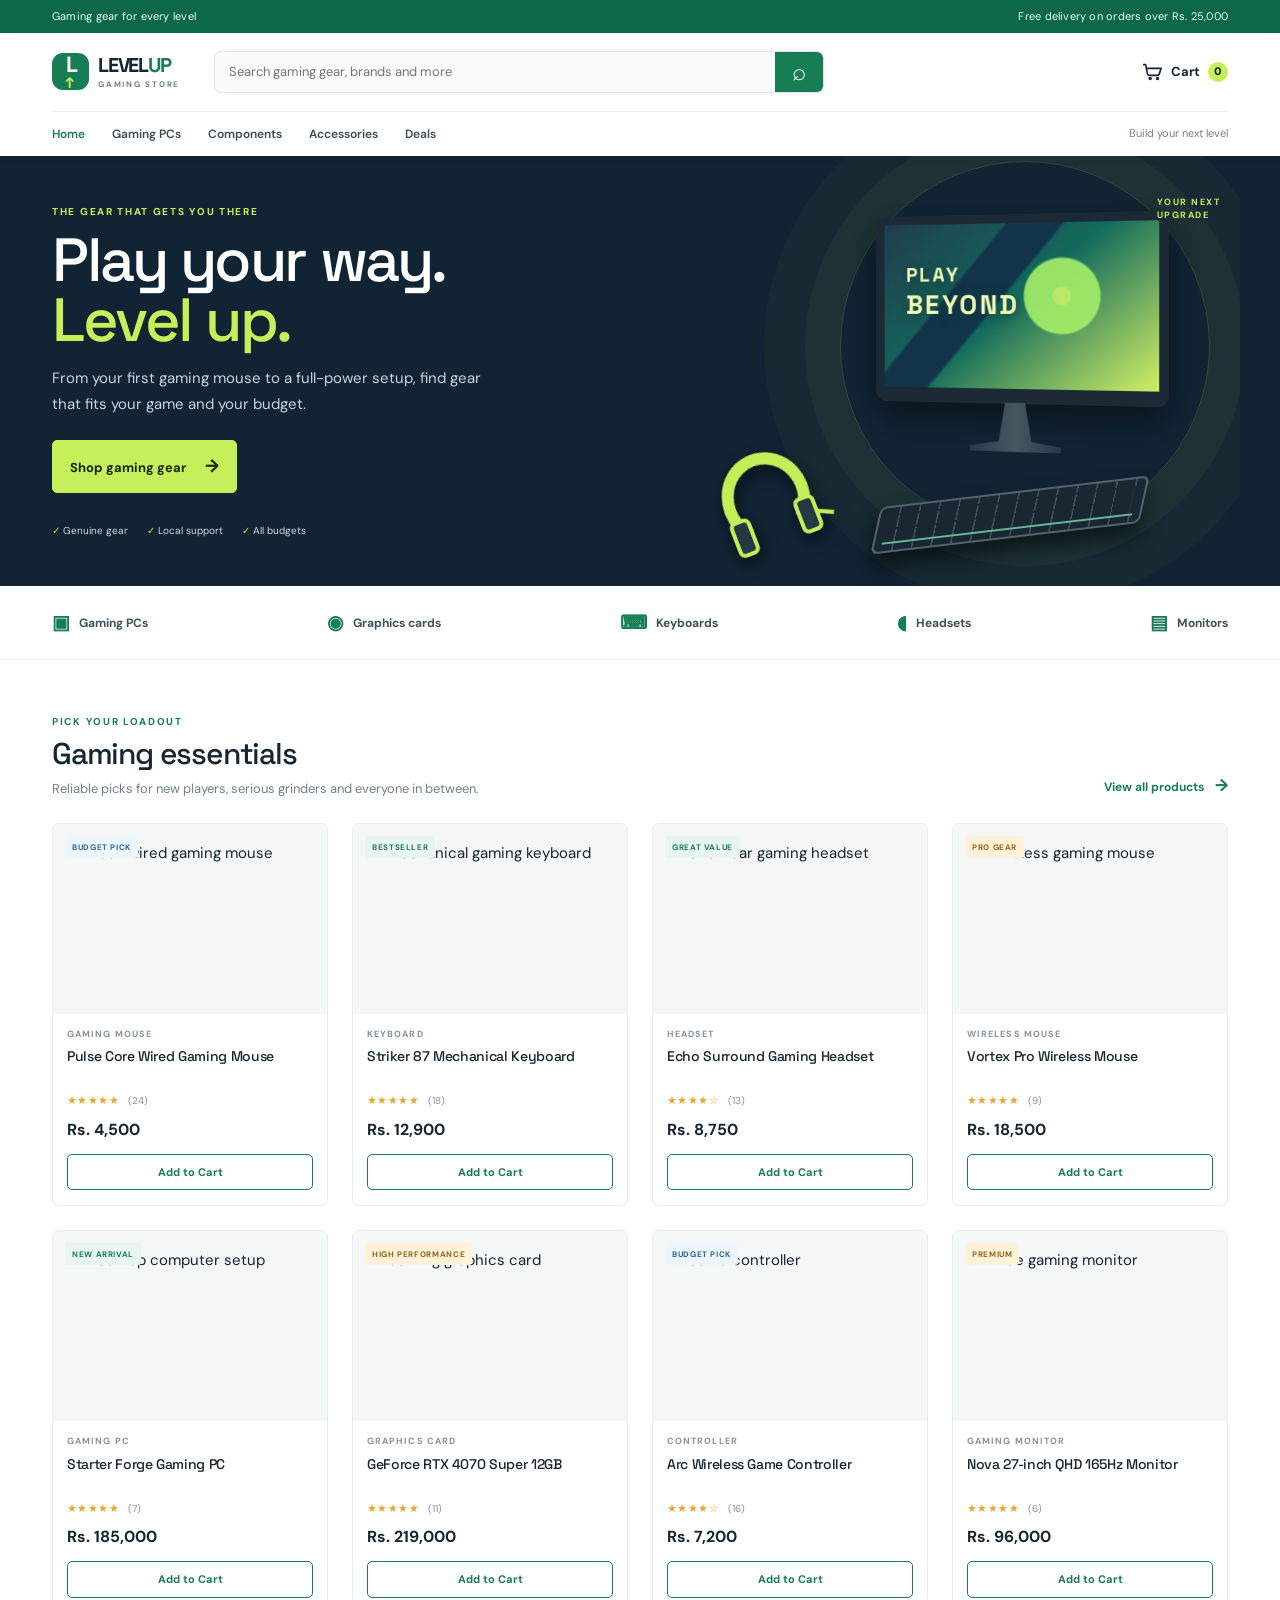
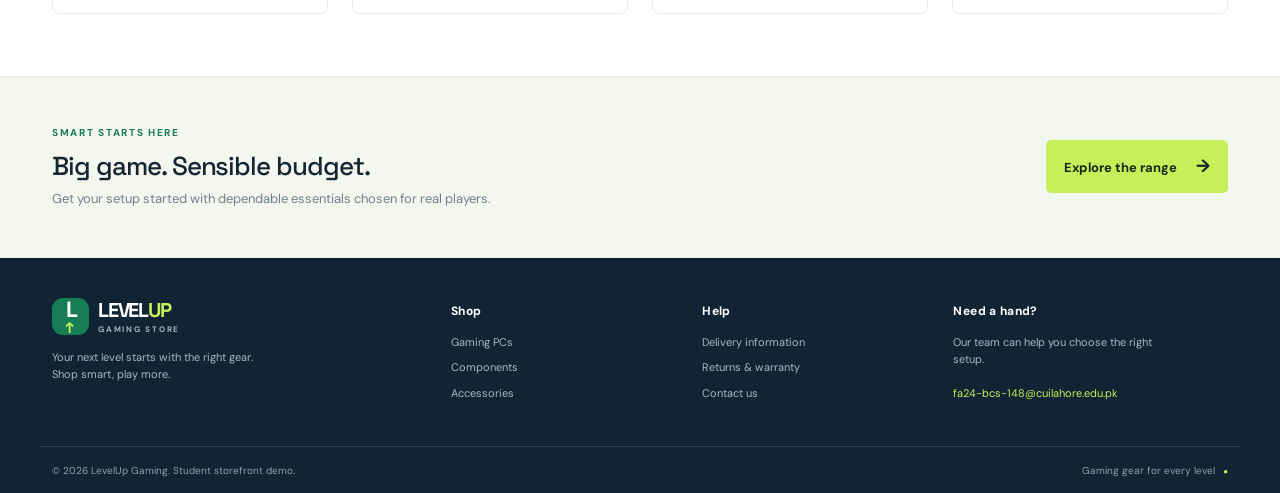
==== Assignment-2/index.html @ 85df0d68 "Add files via upload" ====
<!doctype html>
<html lang="en">
<head>
  <meta charset="utf-8">
  <meta name="viewport" content="width=device-width, initial-scale=1">
  <meta name="description" content="LevelUp gaming gear: practical gaming essentials from entry-level to high-performance.">
  <title>LevelUp Gaming | Gaming gear for every player</title>
  <link href="https://cdn.jsdelivr.net/npm/bootstrap@5.3.3/dist/css/bootstrap.min.css" rel="stylesheet">
  <link rel="stylesheet" href="styles.css">
</head>
<body>
  <div class="top-strip"><div class="container d-flex justify-content-between"><span>Gaming gear for every level</span><span>Free delivery on orders over Rs. 25,000</span></div></div>
  <header class="site-header">
    <div class="container">
      <div class="brand-row">
        <a class="brand" href="index.html" aria-label="LevelUp Gaming home"><span class="brand-mark">L<span>↑</span></span><span>LEVEL<span class="brand-accent">UP</span><small>GAMING STORE</small></span></a>
        <form class="search-bar" role="search" action="#"><label class="visually-hidden" for="search">Search products</label><input id="search" type="search" placeholder="Search gaming gear, brands and more"><button aria-label="Search" type="submit">⌕</button></form>
        <a class="cart-link" href="#cart" aria-label="Shopping cart"><svg viewBox="0 0 24 24" aria-hidden="true"><path d="M3 4h2l2.1 10.1a2 2 0 0 0 2 1.6h8.8a2 2 0 0 0 1.9-1.4L22 8H6M10 20a1 1 0 1 0 0-2 1 1 0 0 0 0 2Zm8 0a1 1 0 1 0 0-2 1 1 0 0 0 0 2Z"/></svg><span>Cart</span><b>0</b></a>
      </div>
      <nav class="navbar site-nav" aria-label="Main navigation"><ul class="navbar-nav flex-row flex-wrap"><li class="nav-item"><a class="nav-link active" href="index.html">Home</a></li><li class="nav-item"><a class="nav-link" href="#products">Gaming PCs</a></li><li class="nav-item"><a class="nav-link" href="#products">Components</a></li><li class="nav-item"><a class="nav-link" href="#products">Accessories</a></li><li class="nav-item"><a class="nav-link" href="#deals">Deals</a></li></ul><span class="nav-note">Build your next level</span></nav>
    </div>
  </header>
  <main>
    <section class="hero"><div class="container hero-inner"><div class="hero-copy"><p class="eyebrow">THE GEAR THAT GETS YOU THERE</p><h1>Play your way.<br><span>Level up.</span></h1><p>From your first gaming mouse to a full-power setup, find gear that fits your game and your budget.</p><a class="btn btn-lime" href="#products">Shop gaming gear <span aria-hidden="true">→</span></a><div class="hero-proof"><span>✓ Genuine gear</span><span>✓ Local support</span><span>✓ All budgets</span></div></div><div class="hero-art" role="img" aria-label="Gaming monitor, keyboard and headset"><div class="art-orbit"></div><div class="screen"><div class="screen-glow"></div><div class="screen-label">PLAY<br><b>BEYOND</b></div></div><div class="keyboard-art"></div><div class="headset-art"><i></i></div><span class="art-tag">YOUR NEXT<br>UPGRADE</span></div></div></section>
    <section class="category-band"><div class="container category-list"><a href="#products"><span>▣</span> Gaming PCs</a><a href="#products"><span>◉</span> Graphics cards</a><a href="#products"><span>⌨</span> Keyboards</a><a href="#products"><span>◖</span> Headsets</a><a href="#products"><span>▤</span> Monitors</a></div></section>
    <section class="products-section container" id="products">
      <div class="section-heading"><div><p class="eyebrow">PICK YOUR LOADOUT</p><h2>Gaming essentials</h2><p class="section-subtitle">Reliable picks for new players, serious grinders and everyone in between.</p></div><a class="text-link" href="#products">View all products <span>→</span></a></div>
      <div class="row g-3 g-lg-4 product-grid">
        <div class="col-6 col-md-4 col-xl-3"><article class="product-card"><a class="product-image" href="product.html"><span class="badge-tag budget">BUDGET PICK</span><img src="https://images.unsplash.com/photo-1615663245857-ac93bb7c39e7?auto=format&fit=crop&w=700&q=85" alt="Black wired gaming mouse"></a><div class="product-info"><p class="product-category">GAMING MOUSE</p><h3><a href="product.html">Pulse Core Wired Gaming Mouse</a></h3><div class="rating">★★★★★ <span>(24)</span></div><p class="price">Rs. 4,500</p><a class="btn btn-card" href="product.html">Add to Cart</a></div></article></div>
        <div class="col-6 col-md-4 col-xl-3"><article class="product-card"><a class="product-image" href="product.html"><span class="badge-tag">BESTSELLER</span><img src="https://images.unsplash.com/photo-1587829741301-dc798b83add3?auto=format&fit=crop&w=700&q=85" alt="Mechanical gaming keyboard"></a><div class="product-info"><p class="product-category">KEYBOARD</p><h3><a href="product.html">Striker 87 Mechanical Keyboard</a></h3><div class="rating">★★★★★ <span>(18)</span></div><p class="price">Rs. 12,900</p><a class="btn btn-card" href="product.html">Add to Cart</a></div></article></div>
        <div class="col-6 col-md-4 col-xl-3"><article class="product-card"><a class="product-image" href="product.html"><span class="badge-tag">GREAT VALUE</span><img src="https://images.unsplash.com/photo-1599669454699-248893623440?auto=format&fit=crop&w=700&q=85" alt="Over-ear gaming headset"></a><div class="product-info"><p class="product-category">HEADSET</p><h3><a href="product.html">Echo Surround Gaming Headset</a></h3><div class="rating">★★★★☆ <span>(13)</span></div><p class="price">Rs. 8,750</p><a class="btn btn-card" href="product.html">Add to Cart</a></div></article></div>
        <div class="col-6 col-md-4 col-xl-3"><article class="product-card"><a class="product-image" href="product.html"><span class="badge-tag premium">PRO GEAR</span><img src="https://images.unsplash.com/photo-1527814050087-3793815479db?auto=format&fit=crop&w=700&q=85" alt="Wireless gaming mouse"></a><div class="product-info"><p class="product-category">WIRELESS MOUSE</p><h3><a href="product.html">Vortex Pro Wireless Mouse</a></h3><div class="rating">★★★★★ <span>(9)</span></div><p class="price">Rs. 18,500</p><a class="btn btn-card" href="product.html">Add to Cart</a></div></article></div>
        <div class="col-6 col-md-4 col-xl-3"><article class="product-card"><a class="product-image" href="product.html"><span class="badge-tag">NEW ARRIVAL</span><img src="https://images.unsplash.com/photo-1593640408182-31c70c8268f5?auto=format&fit=crop&w=700&q=85" alt="Desktop computer setup"></a><div class="product-info"><p class="product-category">GAMING PC</p><h3><a href="product.html">Starter Forge Gaming PC</a></h3><div class="rating">★★★★★ <span>(7)</span></div><p class="price">Rs. 185,000</p><a class="btn btn-card" href="product.html">Add to Cart</a></div></article></div>
        <div class="col-6 col-md-4 col-xl-3"><article class="product-card"><a class="product-image" href="product.html"><span class="badge-tag premium">HIGH PERFORMANCE</span><img src="https://images.unsplash.com/photo-1591488320449-011701bb6704?auto=format&fit=crop&w=700&q=85" alt="Gaming graphics card"></a><div class="product-info"><p class="product-category">GRAPHICS CARD</p><h3><a href="product.html">GeForce RTX 4070 Super 12GB</a></h3><div class="rating">★★★★★ <span>(11)</span></div><p class="price">Rs. 219,000</p><a class="btn btn-card" href="product.html">Add to Cart</a></div></article></div>
        <div class="col-6 col-md-4 col-xl-3"><article class="product-card"><a class="product-image" href="product.html"><span class="badge-tag budget">BUDGET PICK</span><img src="https://images.unsplash.com/photo-1612287230202-1ff1d85d1bdf?auto=format&fit=crop&w=700&q=85" alt="Game controller"></a><div class="product-info"><p class="product-category">CONTROLLER</p><h3><a href="product.html">Arc Wireless Game Controller</a></h3><div class="rating">★★★★☆ <span>(16)</span></div><p class="price">Rs. 7,200</p><a class="btn btn-card" href="product.html">Add to Cart</a></div></article></div>
        <div class="col-6 col-md-4 col-xl-3"><article class="product-card"><a class="product-image" href="product.html"><span class="badge-tag premium">PREMIUM</span><img src="https://images.unsplash.com/photo-1527443224154-c4a3942d3acf?auto=format&fit=crop&w=700&q=85" alt="Wide gaming monitor"></a><div class="product-info"><p class="product-category">GAMING MONITOR</p><h3><a href="product.html">Nova 27-inch QHD 165Hz Monitor</a></h3><div class="rating">★★★★★ <span>(6)</span></div><p class="price">Rs. 96,000</p><a class="btn btn-card" href="product.html">Add to Cart</a></div></article></div>
      </div>
    </section>
    <section class="deal-strip" id="deals"><div class="container deal-inner"><div><p class="eyebrow">SMART STARTS HERE</p><h2>Big game. Sensible budget.</h2><p>Get your setup started with dependable essentials chosen for real players.</p></div><a class="btn btn-lime" href="#products">Explore the range <span>→</span></a></div></section>
  </main>
  <footer class="site-footer"><div class="container footer-main"><div class="footer-brand"><a class="brand" href="index.html"><span class="brand-mark">L<span>↑</span></span><span>LEVEL<span class="brand-accent">UP</span><small>GAMING STORE</small></span></a><p>Your next level starts with the right gear. Shop smart, play more.</p></div><div><h2>Shop</h2><a href="#products">Gaming PCs</a><a href="#products">Components</a><a href="#products">Accessories</a></div><div><h2>Help</h2><a href="#">Delivery information</a><a href="#">Returns & warranty</a><a href="#">Contact us</a></div><div class="footer-contact"><h2>Need a hand?</h2><p>Our team can help you choose the right setup.</p><a href="mailto:hello@levelup.example">fa24-bcs-148@cuilahore.edu.pk</a></div></div><div class="container footer-bottom"><span>© 2026 LevelUp Gaming. Student storefront demo.</span><span>Gaming gear for every level <b>●</b></span></div></footer>
</body>
</html>
---- Assignment-2/styles.css ----
@import url('https://fonts.googleapis.com/css2?family=DM+Sans:wght@400;500;600;700&family=Space+Grotesk:wght@500;600;700&display=swap');
:root{--ink:#152532;--navy:#102433;--green:#167d55;--green-dark:#0d6644;--lime:#c6f05a;--muted:#71808b;--line:#e7ecef;--paper:#f7f9f8;--white:#fff;--font-body:'DM Sans',Arial,sans-serif;--font-head:'Space Grotesk',Arial,sans-serif}*{box-sizing:border-box}body{margin:0;color:var(--ink);font-family:var(--font-body);font-size:15px;background:#fff}a{color:inherit;text-decoration:none}.container{max-width:1200px}.top-strip{background:#0d6848;color:#e7fff3;font-size:11px;letter-spacing:.02em;padding:8px 0}.top-strip .container{gap:12px}.site-header{background:#fff;box-shadow:0 2px 12px #1024330b;position:relative;z-index:2}.brand-row{height:78px;display:flex;align-items:center;gap:34px}.brand{display:flex;align-items:center;gap:9px;font-family:var(--font-head);font-size:20px;line-height:1;font-weight:700;letter-spacing:-.06em;white-space:nowrap}.brand small{display:block;margin-top:5px;font-family:var(--font-body);font-size:8px;letter-spacing:.22em;color:#71808b}.brand-accent{color:var(--green)}.brand-mark{width:37px;height:37px;border-radius:11px;background:var(--green);color:#fff;display:grid;place-items:center;font-size:22px;letter-spacing:-.1em}.brand-mark span{color:var(--lime);font-size:15px;margin-left:-5px}.search-bar{height:42px;display:flex;flex:1;max-width:610px;border:1px solid #dce3e6;border-radius:7px;overflow:hidden;background:#fafbfb}.search-bar input{min-width:0;flex:1;border:0;outline:0;background:transparent;padding:0 14px;font:inherit;font-size:13px}.search-bar button{width:48px;border:0;background:var(--green);color:white;font-size:24px;line-height:1;cursor:pointer}.cart-link{margin-left:auto;display:flex;align-items:center;gap:8px;font-weight:700;font-size:13px}.cart-link svg{width:22px;height:22px;fill:none;stroke:var(--ink);stroke-width:1.8;stroke-linecap:round;stroke-linejoin:round}.cart-link b{width:20px;height:20px;border-radius:50%;display:grid;place-items:center;background:var(--lime);font-size:11px}.site-nav{padding:0;border-top:1px solid #f0f2f3;min-height:45px;display:flex;justify-content:space-between;align-items:center}.site-nav .navbar-nav{gap:27px}.site-nav .nav-link{font-weight:600;font-size:12px;padding:13px 0;color:#384b57}.site-nav .nav-link:hover,.site-nav .nav-link.active{color:var(--green)}.nav-note{font-size:11px;color:var(--muted)}.hero{background:var(--navy);color:white;overflow:hidden}.hero-inner{min-height:365px;display:flex;align-items:center;position:relative}.hero-copy{position:relative;z-index:1;width:52%;padding:48px 0}.eyebrow{font-size:10px;font-weight:700;letter-spacing:.17em;color:var(--green);margin:0 0 11px}.hero .eyebrow{color:var(--lime)}h1,h2,h3{font-family:var(--font-head);letter-spacing:-.04em}.hero h1{font-size:clamp(40px,5vw,61px);line-height:.99;margin:0 0 16px}.hero h1 span{color:var(--lime)}.hero-copy>p:not(.eyebrow){max-width:440px;line-height:1.7;color:#c9d5db;margin-bottom:23px}.btn{font-family:var(--font-body);font-weight:700;border-radius:5px}.btn-lime{background:var(--lime);color:#182818;border:1px solid var(--lime);padding:12px 17px;font-size:13px}.btn-lime:hover{background:#d5ff79;border-color:#d5ff79;color:#182818}.btn-lime span{font-size:18px;margin-left:16px}.hero-proof{display:flex;gap:19px;margin-top:30px;font-size:10px;color:#d2dce1}.hero-proof span:first-letter{color:var(--lime)}.hero-art{position:absolute;width:48%;height:100%;right:0;top:0;overflow:hidden}.art-orbit{position:absolute;width:370px;height:370px;border:1px solid #c6f05a30;border-radius:50%;right:30px;top:5px;box-shadow:0 0 0 35px #c6f05a09,0 0 0 76px #c6f05a07}.screen{position:absolute;width:295px;height:190px;right:75px;top:58px;border:9px solid #1b2a35;border-bottom-width:15px;border-radius:11px;background:linear-gradient(140deg,#213e4d,#126a5c 48%,#d1ef64);box-shadow:0 15px 35px #0007;transform:perspective(600px) rotateY(-8deg)}.screen:after{content:'';position:absolute;width:92px;height:49px;bottom:-63px;left:90px;background:linear-gradient(90deg,#263b47,#455761,#263b47);clip-path:polygon(39% 0,61% 0,68% 79%,100% 89%,100% 100%,0 100%,0 89%,32% 79%)}.screen-glow{position:absolute;inset:0;background:radial-gradient(circle at 66% 44%,#c8f36b 0 4%,transparent 5%),radial-gradient(circle at 66% 44%,#a5ef69 0 18%,transparent 19%),linear-gradient(130deg,transparent 30%,#122f49 31% 44%,transparent 45%);opacity:.9}.screen-label{position:absolute;left:23px;top:38px;font:700 20px var(--font-head);letter-spacing:.12em;color:#efffb7;text-shadow:0 2px 12px #173d3c}.screen-label b{font-size:27px}.keyboard-art{position:absolute;width:260px;height:48px;right:100px;bottom:47px;border-radius:7px;background:repeating-linear-gradient(90deg,#182731 0 17px,#42515a 18px 19px),linear-gradient(#53646c,#17242b);transform:skew(-19deg) rotate(-7deg);box-shadow:0 13px 20px #0008;border:2px solid #55636a}.keyboard-art:after{content:'';position:absolute;inset:7px;background:repeating-linear-gradient(90deg,transparent 0 18px,#192730 19px 20px),repeating-linear-gradient(0deg,transparent 0 12px,#192730 13px 14px);border-bottom:2px solid #6ab797}.headset-art{position:absolute;width:88px;height:93px;left:58px;bottom:41px;border:12px solid #c3ef59;border-bottom-color:transparent;border-radius:50%;transform:rotate(-21deg);filter:drop-shadow(0 7px 8px #0008)}.headset-art:before,.headset-art:after{content:'';position:absolute;width:22px;height:38px;background:#233943;border:4px solid #c3ef59;border-radius:7px;top:45px}.headset-art:before{left:-13px}.headset-art:after{right:-13px}.headset-art i{position:absolute;width:30px;height:4px;background:#c3ef59;right:-28px;bottom:2px;transform:rotate(25deg)}.art-tag{position:absolute;right:20px;top:40px;color:var(--lime);font-size:9px;letter-spacing:.16em;font-weight:700;line-height:1.5}.category-band{border-bottom:1px solid var(--line);background:#fff}.category-list{display:flex;justify-content:space-between;align-items:center;min-height:73px;gap:15px}.category-list a{font-size:12px;font-weight:700;display:flex;align-items:center;gap:9px;color:#3d505b}.category-list a:hover{color:var(--green)}.category-list span{color:var(--green);font-size:19px}.products-section{padding-top:54px;padding-bottom:62px}.section-heading{display:flex;align-items:end;justify-content:space-between;margin-bottom:24px}.section-heading .eyebrow{margin-bottom:7px}.section-heading h2{font-size:30px;margin:0 0 7px}.section-subtitle{font-size:13px;color:var(--muted);margin:0}.text-link{font-size:12px;font-weight:700;color:var(--green);white-space:nowrap}.text-link span{font-size:17px;padding-left:8px}.product-card{height:100%;border:1px solid var(--line);border-radius:7px;background:white;overflow:hidden;transition:transform .2s,box-shadow .2s}.product-card:hover{transform:translateY(-3px);box-shadow:0 10px 24px #182d3814}.product-image{height:190px;position:relative;background:#f5f7f7;display:flex;align-items:center;justify-content:center;padding:18px;overflow:hidden}.product-image img{width:100%;height:100%;object-fit:contain;mix-blend-mode:multiply;transition:transform .3s}.product-card:hover .product-image img{transform:scale(1.04)}.badge-tag{position:absolute;top:12px;left:12px;z-index:1;background:#e8f6ee;color:#167d55;border-radius:3px;padding:5px 7px;font-size:8px;letter-spacing:.08em;font-weight:700}.badge-tag.budget{background:#edf6ff;color:#276796}.badge-tag.premium{background:#fff2d9;color:#92621a}.product-info{padding:14px 14px 15px}.product-category{color:#87939b;font-size:9px;font-weight:700;letter-spacing:.12em;margin:0 0 6px}.product-info h3{font-size:14px;line-height:1.35;letter-spacing:-.025em;margin:0 0 7px;min-height:38px}.product-info h3 a:hover{color:var(--green)}.rating{color:#e9a72f;font-size:11px;letter-spacing:.04em}.rating span{color:#88939a;letter-spacing:0;margin-left:5px;font-size:10px}.price{font-size:16px;font-weight:700;margin:9px 0 12px}.btn-card{display:block;background:#fff;border:1px solid var(--green);color:var(--green);font-size:11px;padding:9px 10px;text-align:center}.btn-card:hover{background:var(--green);color:white}.deal-strip{background:#f3f7ef;border-top:1px solid #e8efdf;border-bottom:1px solid #e8efdf}.deal-inner{min-height:180px;display:flex;justify-content:space-between;align-items:center;gap:25px}.deal-inner h2{font-size:26px;margin:0 0 7px}.deal-inner p:not(.eyebrow){font-size:13px;color:var(--muted);margin:0}.site-footer{background:#102433;color:#dce5e9}.footer-main{display:grid;grid-template-columns:1.7fr 1fr 1fr 1.3fr;gap:40px;padding-top:40px;padding-bottom:36px}.site-footer .brand{color:#fff}.site-footer .brand small{color:#a8b6bd}.site-footer .brand-accent{color:var(--lime)}.site-footer .brand-mark{background:#167d55}.footer-brand p,.footer-contact p{color:#aab8bf;font-size:11px;line-height:1.6;max-width:220px;margin-top:14px}.footer-main h2{font:700 12px var(--font-body);color:#fff;letter-spacing:.03em;margin:5px 0 15px}.footer-main>div:not(.footer-brand) a{display:block;color:#aab8bf;font-size:11px;margin:9px 0}.footer-main a:hover{color:var(--lime)}.footer-contact a{color:var(--lime)!important}.footer-bottom{border-top:1px solid #30414b;min-height:47px;display:flex;justify-content:space-between;align-items:center;color:#91a1aa;font-size:10px}.footer-bottom b{color:var(--lime);font-size:8px;margin-left:5px}.product-page{padding-bottom:55px}.breadcrumbs{display:flex;gap:10px;align-items:center;padding:24px 0;color:#85929a;font-size:11px}.breadcrumbs a{color:#50636f}.breadcrumbs a:hover{color:var(--green)}.detail-image{height:450px;background:#f5f7f7;border:1px solid var(--line);border-radius:8px;position:relative;display:grid;place-items:center;padding:30px}.detail-image img{height:100%;width:100%;object-fit:contain;mix-blend-mode:multiply}.detail-image .badge-tag{top:18px;left:18px}.detail-caption{text-align:center;color:#89959b;font-size:10px;margin-top:10px}.product-description{padding:6px 0}.product-description h1{font-size:33px;line-height:1.12;margin:0 0 13px}.product-description>.rating{margin-bottom:15px}.detail-price{font:700 27px var(--font-head);margin:12px 0 5px}.availability{font-size:11px;color:#3c7656;font-weight:600;margin-bottom:19px}.availability span{color:#29aa6c;margin-right:5px}.description-copy{color:#62717a;font-size:13px;line-height:1.75;margin:0 0 17px}.spec-list{border-top:1px solid var(--line);border-bottom:1px solid var(--line);padding:10px 0;margin-bottom:20px}.spec-list div{display:flex;justify-content:space-between;padding:7px 0;font-size:11px}.spec-list span{color:#77858d}.spec-list b{font-weight:600}.purchase-row{display:flex;align-items:center;gap:10px}.purchase-row label{font-size:11px;font-weight:700}.purchase-row input{width:60px;height:42px;border:1px solid #dce3e6;border-radius:4px;padding:0 9px;font:inherit}.purchase-row .btn{margin-left:auto}.demo-note{font-size:10px;color:#89959b;margin:9px 0 17px}.service-note{display:flex;align-items:center;gap:10px;padding:12px;border-radius:5px;background:#f4f8f3;color:var(--green)}.service-note>span{width:23px;height:23px;border-radius:50%;display:grid;place-items:center;background:#dff2dd;font-weight:700}.service-note p{font-size:10px;line-height:1.55;margin:0;color:#64756b}.service-note b{color:#335b43}.product-extra{border-top:1px solid var(--line);margin-top:38px;padding-top:30px;max-width:720px}.product-extra h2{font-size:22px}.product-extra p{font-size:13px;line-height:1.7;color:#6d7a82;margin-bottom:12px}
@media(max-width:767.98px){.top-strip{font-size:9px}.brand-row{height:auto;min-height:70px;gap:12px;flex-wrap:wrap;padding-top:12px;padding-bottom:12px}.brand{font-size:18px}.brand-mark{width:34px;height:34px}.search-bar{order:3;max-width:none;flex-basis:100%;height:39px}.cart-link{font-size:11px;gap:5px}.cart-link svg{width:19px}.site-nav{align-items:flex-start;padding:3px 0}.site-nav .navbar-nav{gap:0 18px}.site-nav .nav-link{font-size:11px;padding:10px 0}.nav-note{display:none}.hero-inner{min-height:390px}.hero-copy{width:72%;padding:36px 0;align-self:flex-start}.hero h1{font-size:43px}.hero-copy>p:not(.eyebrow){max-width:335px;font-size:13px}.hero-art{width:100%;opacity:.55}.screen{width:235px;height:153px;right:-20px;top:165px}.screen:after{left:65px}.screen-label{font-size:15px;left:16px;top:30px}.screen-label b{font-size:20px}.art-orbit{width:270px;height:270px;right:-20px;top:135px}.keyboard-art{right:5px;bottom:20px;width:200px;height:36px}.headset-art{width:65px;height:68px;left:auto;right:185px;bottom:33px;border-width:9px}.headset-art:before,.headset-art:after{width:17px;height:28px;top:32px}.headset-art:before{left:-10px}.headset-art:after{right:-10px}.art-tag{display:none}.hero-proof{gap:10px;flex-wrap:wrap;font-size:9px;margin-top:22px}.category-list{justify-content:flex-start;overflow-x:auto;min-height:62px;gap:22px}.category-list a{white-space:nowrap;font-size:11px}.products-section{padding-top:38px;padding-bottom:42px}.section-heading{align-items:flex-start;gap:12px}.section-heading h2{font-size:25px}.section-subtitle{font-size:11px;max-width:260px}.section-heading>.text-link{font-size:10px;padding-top:22px}.product-image{height:150px;padding:14px}.product-info{padding:11px 10px 12px}.product-info h3{font-size:12px;min-height:34px}.product-category{font-size:8px}.price{font-size:14px;margin:8px 0 10px}.badge-tag{font-size:7px;top:8px;left:8px}.deal-inner{min-height:165px}.deal-inner h2{font-size:22px}.deal-inner p:not(.eyebrow){font-size:11px;max-width:290px}.deal-inner .btn{white-space:nowrap;font-size:11px;padding:10px}.footer-main{grid-template-columns:1fr 1fr;gap:25px 18px;padding-top:32px;padding-bottom:28px}.footer-brand{grid-column:1/-1}.footer-brand p{max-width:270px}.footer-bottom{font-size:9px;gap:15px}.breadcrumbs{padding:18px 0}.detail-image{height:340px}.product-description h1{font-size:28px}.product-extra{margin-top:28px}}
@media(max-width:420px){.top-strip .container span:last-child{display:none}.hero-inner{min-height:360px}.hero-copy{width:86%}.hero h1{font-size:39px}.hero-art{opacity:.34}.hero-copy>p:not(.eyebrow){max-width:295px}.category-list{gap:18px}.section-heading{display:block}.section-heading>.text-link{display:inline-block;padding-top:10px}.product-image{height:132px}.product-info{padding:10px 9px}.product-info h3{font-size:11px}.product-info .rating{font-size:9px}.product-info .rating span{font-size:9px}.btn-card{font-size:10px;padding:8px 5px}.deal-inner{align-items:flex-start;flex-direction:column;justify-content:center;gap:12px}.deal-inner h2{font-size:21px}.footer-bottom{align-items:flex-start;justify-content:center;flex-direction:column;gap:5px;padding-top:10px;padding-bottom:10px}.detail-image{height:290px}.purchase-row .btn-lime{padding:11px 12px;font-size:11px}.purchase-row .btn-lime span{margin-left:7px}}
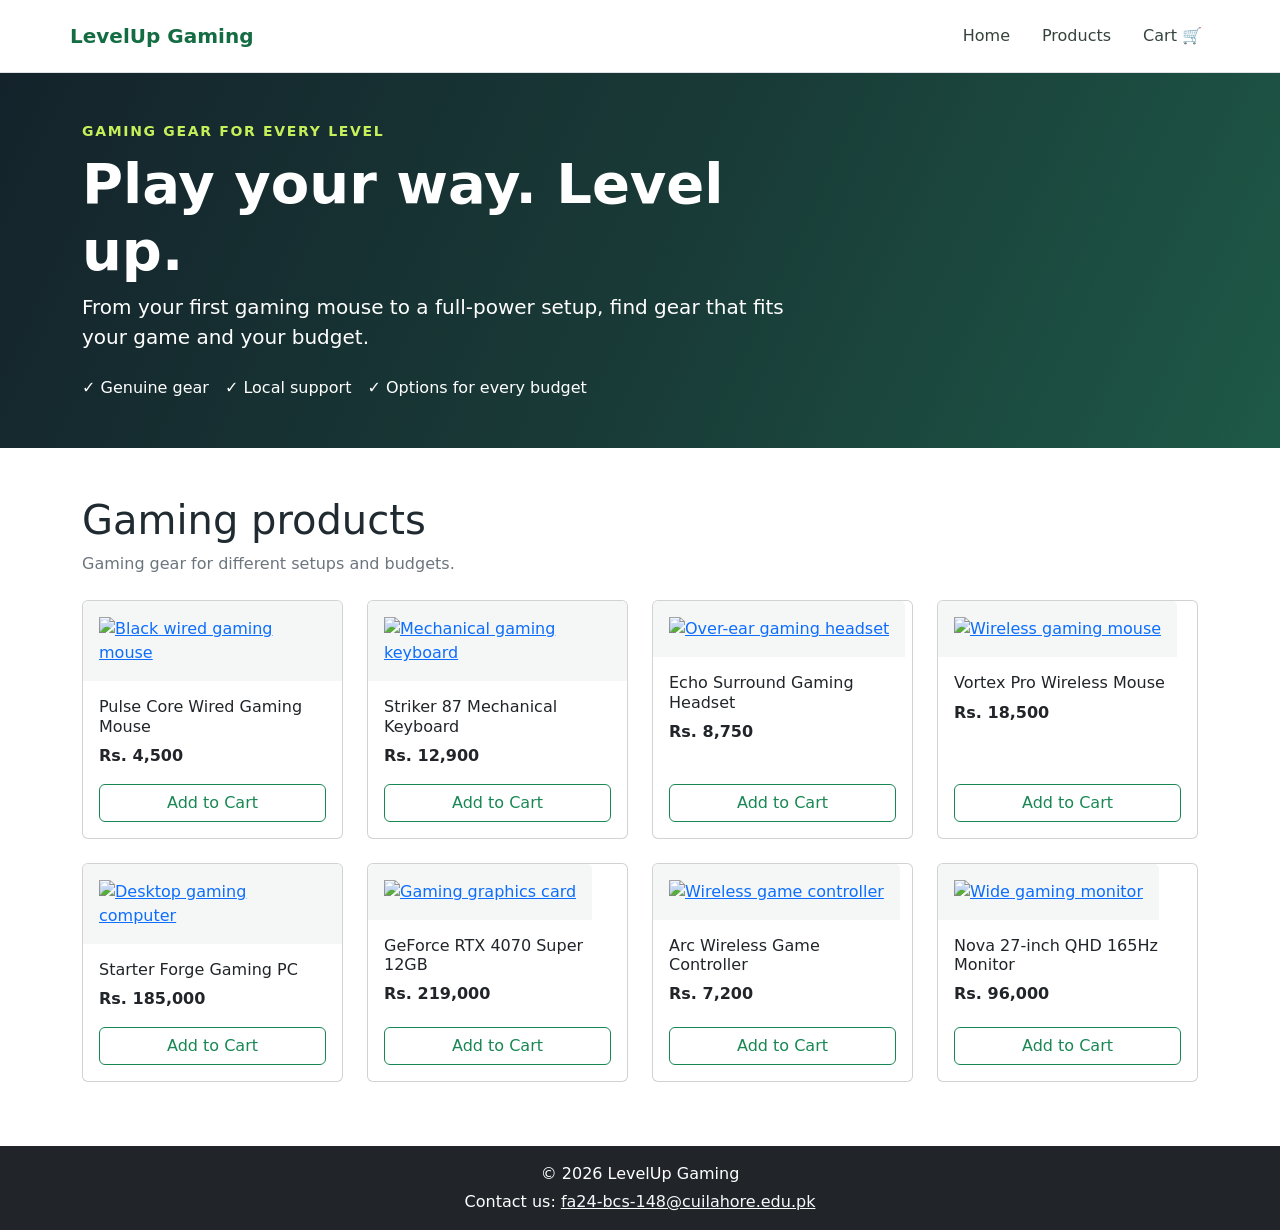
==== commit 790e869a: "Add files via upload" ====
--- a/Assignment-2/index.html
+++ b/Assignment-2/index.html
@@ -3,41 +3,135 @@
 <head>
   <meta charset="utf-8">
   <meta name="viewport" content="width=device-width, initial-scale=1">
-  <meta name="description" content="LevelUp gaming gear: practical gaming essentials from entry-level to high-performance.">
-  <title>LevelUp Gaming | Gaming gear for every player</title>
+  <title>LevelUp Gaming</title>
   <link href="https://cdn.jsdelivr.net/npm/bootstrap@5.3.3/dist/css/bootstrap.min.css" rel="stylesheet">
-  <link rel="stylesheet" href="styles.css">
+  <link href="styles.css" rel="stylesheet">
 </head>
 <body>
-  <div class="top-strip"><div class="container d-flex justify-content-between"><span>Gaming gear for every level</span><span>Free delivery on orders over Rs. 25,000</span></div></div>
-  <header class="site-header">
-    <div class="container">
-      <div class="brand-row">
-        <a class="brand" href="index.html" aria-label="LevelUp Gaming home"><span class="brand-mark">L<span>↑</span></span><span>LEVEL<span class="brand-accent">UP</span><small>GAMING STORE</small></span></a>
-        <form class="search-bar" role="search" action="#"><label class="visually-hidden" for="search">Search products</label><input id="search" type="search" placeholder="Search gaming gear, brands and more"><button aria-label="Search" type="submit">⌕</button></form>
-        <a class="cart-link" href="#cart" aria-label="Shopping cart"><svg viewBox="0 0 24 24" aria-hidden="true"><path d="M3 4h2l2.1 10.1a2 2 0 0 0 2 1.6h8.8a2 2 0 0 0 1.9-1.4L22 8H6M10 20a1 1 0 1 0 0-2 1 1 0 0 0 0 2Zm8 0a1 1 0 1 0 0-2 1 1 0 0 0 0 2Z"/></svg><span>Cart</span><b>0</b></a>
+  <header class="border-bottom">
+    <nav class="navbar container navbar-expand navbar-light py-3" aria-label="Main navigation">
+      <a class="navbar-brand fw-bold" href="index.html">LevelUp Gaming</a>
+      <ul class="navbar-nav ms-auto flex-row gap-3">
+        <li class="nav-item"><a class="nav-link" href="index.html">Home</a></li>
+        <li class="nav-item"><a class="nav-link" href="#products">Products</a></li>
+        <li class="nav-item"><a class="nav-link" href="#footer">Cart 🛒</a></li>
+      </ul>
+    </nav>
+  </header>
+
+  <section class="hero-banner text-white">
+    <div class="container py-5">
+      <div class="row align-items-center">
+        <div class="col-12 col-lg-8">
+          <p class="text-uppercase small fw-bold mb-2">Gaming gear for every level</p>
+          <h1 class="display-4 fw-bold">Play your way. Level up.</h1>
+          <p class="lead mb-0">
+            From your first gaming mouse to a full-power setup, find gear that
+            fits your game and your budget.
+          </p>
+          <ul class="list-unstyled d-flex flex-wrap gap-3 mt-4 mb-0 hero-benefits">
+            <li>✓ Genuine gear</li>
+            <li>✓ Local support</li>
+            <li>✓ Options for every budget</li>
+          </ul>
+        </div>
       </div>
-      <nav class="navbar site-nav" aria-label="Main navigation"><ul class="navbar-nav flex-row flex-wrap"><li class="nav-item"><a class="nav-link active" href="index.html">Home</a></li><li class="nav-item"><a class="nav-link" href="#products">Gaming PCs</a></li><li class="nav-item"><a class="nav-link" href="#products">Components</a></li><li class="nav-item"><a class="nav-link" href="#products">Accessories</a></li><li class="nav-item"><a class="nav-link" href="#deals">Deals</a></li></ul><span class="nav-note">Build your next level</span></nav>
     </div>
-  </header>
-  <main>
-    <section class="hero"><div class="container hero-inner"><div class="hero-copy"><p class="eyebrow">THE GEAR THAT GETS YOU THERE</p><h1>Play your way.<br><span>Level up.</span></h1><p>From your first gaming mouse to a full-power setup, find gear that fits your game and your budget.</p><a class="btn btn-lime" href="#products">Shop gaming gear <span aria-hidden="true">→</span></a><div class="hero-proof"><span>✓ Genuine gear</span><span>✓ Local support</span><span>✓ All budgets</span></div></div><div class="hero-art" role="img" aria-label="Gaming monitor, keyboard and headset"><div class="art-orbit"></div><div class="screen"><div class="screen-glow"></div><div class="screen-label">PLAY<br><b>BEYOND</b></div></div><div class="keyboard-art"></div><div class="headset-art"><i></i></div><span class="art-tag">YOUR NEXT<br>UPGRADE</span></div></div></section>
-    <section class="category-band"><div class="container category-list"><a href="#products"><span>▣</span> Gaming PCs</a><a href="#products"><span>◉</span> Graphics cards</a><a href="#products"><span>⌨</span> Keyboards</a><a href="#products"><span>◖</span> Headsets</a><a href="#products"><span>▤</span> Monitors</a></div></section>
-    <section class="products-section container" id="products">
-      <div class="section-heading"><div><p class="eyebrow">PICK YOUR LOADOUT</p><h2>Gaming essentials</h2><p class="section-subtitle">Reliable picks for new players, serious grinders and everyone in between.</p></div><a class="text-link" href="#products">View all products <span>→</span></a></div>
-      <div class="row g-3 g-lg-4 product-grid">
-        <div class="col-6 col-md-4 col-xl-3"><article class="product-card"><a class="product-image" href="product.html"><span class="badge-tag budget">BUDGET PICK</span><img src="https://images.unsplash.com/photo-1615663245857-ac93bb7c39e7?auto=format&fit=crop&w=700&q=85" alt="Black wired gaming mouse"></a><div class="product-info"><p class="product-category">GAMING MOUSE</p><h3><a href="product.html">Pulse Core Wired Gaming Mouse</a></h3><div class="rating">★★★★★ <span>(24)</span></div><p class="price">Rs. 4,500</p><a class="btn btn-card" href="product.html">Add to Cart</a></div></article></div>
-        <div class="col-6 col-md-4 col-xl-3"><article class="product-card"><a class="product-image" href="product.html"><span class="badge-tag">BESTSELLER</span><img src="https://images.unsplash.com/photo-1587829741301-dc798b83add3?auto=format&fit=crop&w=700&q=85" alt="Mechanical gaming keyboard"></a><div class="product-info"><p class="product-category">KEYBOARD</p><h3><a href="product.html">Striker 87 Mechanical Keyboard</a></h3><div class="rating">★★★★★ <span>(18)</span></div><p class="price">Rs. 12,900</p><a class="btn btn-card" href="product.html">Add to Cart</a></div></article></div>
-        <div class="col-6 col-md-4 col-xl-3"><article class="product-card"><a class="product-image" href="product.html"><span class="badge-tag">GREAT VALUE</span><img src="https://images.unsplash.com/photo-1599669454699-248893623440?auto=format&fit=crop&w=700&q=85" alt="Over-ear gaming headset"></a><div class="product-info"><p class="product-category">HEADSET</p><h3><a href="product.html">Echo Surround Gaming Headset</a></h3><div class="rating">★★★★☆ <span>(13)</span></div><p class="price">Rs. 8,750</p><a class="btn btn-card" href="product.html">Add to Cart</a></div></article></div>
-        <div class="col-6 col-md-4 col-xl-3"><article class="product-card"><a class="product-image" href="product.html"><span class="badge-tag premium">PRO GEAR</span><img src="https://images.unsplash.com/photo-1527814050087-3793815479db?auto=format&fit=crop&w=700&q=85" alt="Wireless gaming mouse"></a><div class="product-info"><p class="product-category">WIRELESS MOUSE</p><h3><a href="product.html">Vortex Pro Wireless Mouse</a></h3><div class="rating">★★★★★ <span>(9)</span></div><p class="price">Rs. 18,500</p><a class="btn btn-card" href="product.html">Add to Cart</a></div></article></div>
-        <div class="col-6 col-md-4 col-xl-3"><article class="product-card"><a class="product-image" href="product.html"><span class="badge-tag">NEW ARRIVAL</span><img src="https://images.unsplash.com/photo-1593640408182-31c70c8268f5?auto=format&fit=crop&w=700&q=85" alt="Desktop computer setup"></a><div class="product-info"><p class="product-category">GAMING PC</p><h3><a href="product.html">Starter Forge Gaming PC</a></h3><div class="rating">★★★★★ <span>(7)</span></div><p class="price">Rs. 185,000</p><a class="btn btn-card" href="product.html">Add to Cart</a></div></article></div>
-        <div class="col-6 col-md-4 col-xl-3"><article class="product-card"><a class="product-image" href="product.html"><span class="badge-tag premium">HIGH PERFORMANCE</span><img src="https://images.unsplash.com/photo-1591488320449-011701bb6704?auto=format&fit=crop&w=700&q=85" alt="Gaming graphics card"></a><div class="product-info"><p class="product-category">GRAPHICS CARD</p><h3><a href="product.html">GeForce RTX 4070 Super 12GB</a></h3><div class="rating">★★★★★ <span>(11)</span></div><p class="price">Rs. 219,000</p><a class="btn btn-card" href="product.html">Add to Cart</a></div></article></div>
-        <div class="col-6 col-md-4 col-xl-3"><article class="product-card"><a class="product-image" href="product.html"><span class="badge-tag budget">BUDGET PICK</span><img src="https://images.unsplash.com/photo-1612287230202-1ff1d85d1bdf?auto=format&fit=crop&w=700&q=85" alt="Game controller"></a><div class="product-info"><p class="product-category">CONTROLLER</p><h3><a href="product.html">Arc Wireless Game Controller</a></h3><div class="rating">★★★★☆ <span>(16)</span></div><p class="price">Rs. 7,200</p><a class="btn btn-card" href="product.html">Add to Cart</a></div></article></div>
-        <div class="col-6 col-md-4 col-xl-3"><article class="product-card"><a class="product-image" href="product.html"><span class="badge-tag premium">PREMIUM</span><img src="https://images.unsplash.com/photo-1527443224154-c4a3942d3acf?auto=format&fit=crop&w=700&q=85" alt="Wide gaming monitor"></a><div class="product-info"><p class="product-category">GAMING MONITOR</p><h3><a href="product.html">Nova 27-inch QHD 165Hz Monitor</a></h3><div class="rating">★★★★★ <span>(6)</span></div><p class="price">Rs. 96,000</p><a class="btn btn-card" href="product.html">Add to Cart</a></div></article></div>
+  </section>
+
+  <main class="container py-4 py-md-5">
+    <section class="mb-4">
+      <h1>Gaming products</h1>
+      <p class="text-secondary mb-0">Gaming gear for different setups and budgets.</p>
+    </section>
+
+    <section id="products" class="row g-3 g-md-4">
+      <div class="col-6 col-md-4 col-lg-3">
+        <article class="card h-100">
+          <a href="product.html"><img class="card-img-top product-image" src="https://images.unsplash.com/photo-1615663245857-ac93bb7c39e7?auto=format&fit=crop&w=700&q=85" alt="Black wired gaming mouse"></a>
+          <div class="card-body d-flex flex-column">
+            <h2 class="h6">Pulse Core Wired Gaming Mouse</h2>
+            <p class="fw-bold">Rs. 4,500</p>
+            <a class="btn btn-outline-success mt-auto" href="product.html">Add to Cart</a>
+          </div>
+        </article>
+      </div>
+      <div class="col-6 col-md-4 col-lg-3">
+        <article class="card h-100">
+          <a href="product.html"><img class="card-img-top product-image" src="https://images.unsplash.com/photo-1587829741301-dc798b83add3?auto=format&fit=crop&w=700&q=85" alt="Mechanical gaming keyboard"></a>
+          <div class="card-body d-flex flex-column">
+            <h2 class="h6">Striker 87 Mechanical Keyboard</h2>
+            <p class="fw-bold">Rs. 12,900</p>
+            <a class="btn btn-outline-success mt-auto" href="product.html">Add to Cart</a>
+          </div>
+        </article>
+      </div>
+      <div class="col-6 col-md-4 col-lg-3">
+        <article class="card h-100">
+          <a href="product.html"><img class="card-img-top product-image" src="https://images.unsplash.com/photo-1599669454699-248893623440?auto=format&fit=crop&w=700&q=85" alt="Over-ear gaming headset"></a>
+          <div class="card-body d-flex flex-column">
+            <h2 class="h6">Echo Surround Gaming Headset</h2>
+            <p class="fw-bold">Rs. 8,750</p>
+            <a class="btn btn-outline-success mt-auto" href="product.html">Add to Cart</a>
+          </div>
+        </article>
+      </div>
+      <div class="col-6 col-md-4 col-lg-3">
+        <article class="card h-100">
+          <a href="product.html"><img class="card-img-top product-image" src="https://images.unsplash.com/photo-1527814050087-3793815479db?auto=format&fit=crop&w=700&q=85" alt="Wireless gaming mouse"></a>
+          <div class="card-body d-flex flex-column">
+            <h2 class="h6">Vortex Pro Wireless Mouse</h2>
+            <p class="fw-bold">Rs. 18,500</p>
+            <a class="btn btn-outline-success mt-auto" href="product.html">Add to Cart</a>
+          </div>
+        </article>
+      </div>
+      <div class="col-6 col-md-4 col-lg-3">
+        <article class="card h-100">
+          <a href="product.html"><img class="card-img-top product-image" src="https://images.unsplash.com/photo-1593640408182-31c70c8268f5?auto=format&fit=crop&w=700&q=85" alt="Desktop gaming computer"></a>
+          <div class="card-body d-flex flex-column">
+            <h2 class="h6">Starter Forge Gaming PC</h2>
+            <p class="fw-bold">Rs. 185,000</p>
+            <a class="btn btn-outline-success mt-auto" href="product.html">Add to Cart</a>
+          </div>
+        </article>
+      </div>
+      <div class="col-6 col-md-4 col-lg-3">
+        <article class="card h-100">
+          <a href="product.html"><img class="card-img-top product-image" src="https://images.unsplash.com/photo-1591488320449-011701bb6704?auto=format&fit=crop&w=700&q=85" alt="Gaming graphics card"></a>
+          <div class="card-body d-flex flex-column">
+            <h2 class="h6">GeForce RTX 4070 Super 12GB</h2>
+            <p class="fw-bold">Rs. 219,000</p>
+            <a class="btn btn-outline-success mt-auto" href="product.html">Add to Cart</a>
+          </div>
+        </article>
+      </div>
+      <div class="col-6 col-md-4 col-lg-3">
+        <article class="card h-100">
+          <a href="product.html"><img class="card-img-top product-image" src="https://images.unsplash.com/photo-1612287230202-1ff1d85d1bdf?auto=format&fit=crop&w=700&q=85" alt="Wireless game controller"></a>
+          <div class="card-body d-flex flex-column">
+            <h2 class="h6">Arc Wireless Game Controller</h2>
+            <p class="fw-bold">Rs. 7,200</p>
+            <a class="btn btn-outline-success mt-auto" href="product.html">Add to Cart</a>
+          </div>
+        </article>
+      </div>
+      <div class="col-6 col-md-4 col-lg-3">
+        <article class="card h-100">
+          <a href="product.html"><img class="card-img-top product-image" src="https://images.unsplash.com/photo-1527443224154-c4a3942d3acf?auto=format&fit=crop&w=700&q=85" alt="Wide gaming monitor"></a>
+          <div class="card-body d-flex flex-column">
+            <h2 class="h6">Nova 27-inch QHD 165Hz Monitor</h2>
+            <p class="fw-bold">Rs. 96,000</p>
+            <a class="btn btn-outline-success mt-auto" href="product.html">Add to Cart</a>
+          </div>
+        </article>
       </div>
     </section>
-    <section class="deal-strip" id="deals"><div class="container deal-inner"><div><p class="eyebrow">SMART STARTS HERE</p><h2>Big game. Sensible budget.</h2><p>Get your setup started with dependable essentials chosen for real players.</p></div><a class="btn btn-lime" href="#products">Explore the range <span>→</span></a></div></section>
   </main>
-  <footer class="site-footer"><div class="container footer-main"><div class="footer-brand"><a class="brand" href="index.html"><span class="brand-mark">L<span>↑</span></span><span>LEVEL<span class="brand-accent">UP</span><small>GAMING STORE</small></span></a><p>Your next level starts with the right gear. Shop smart, play more.</p></div><div><h2>Shop</h2><a href="#products">Gaming PCs</a><a href="#products">Components</a><a href="#products">Accessories</a></div><div><h2>Help</h2><a href="#">Delivery information</a><a href="#">Returns & warranty</a><a href="#">Contact us</a></div><div class="footer-contact"><h2>Need a hand?</h2><p>Our team can help you choose the right setup.</p><a href="mailto:hello@levelup.example">fa24-bcs-148@cuilahore.edu.pk</a></div></div><div class="container footer-bottom"><span>© 2026 LevelUp Gaming. Student storefront demo.</span><span>Gaming gear for every level <b>●</b></span></div></footer>
+
+  <footer id="footer" class="bg-dark text-white text-center py-3">
+    <p class="mb-1">&copy; 2026 LevelUp Gaming</p>
+    <p class="mb-0">Contact us: <a class="link-light" href="mailto:fa24-bcs-148@cuilahore.edu.pk">fa24-bcs-148@cuilahore.edu.pk</a></p>
+  </footer>
 </body>
 </html>
--- a/Assignment-2/styles.css
+++ b/Assignment-2/styles.css
@@ -1,4 +1,64 @@
-@import url('https://fonts.googleapis.com/css2?family=DM+Sans:wght@400;500;600;700&family=Space+Grotesk:wght@500;600;700&display=swap');
-:root{--ink:#152532;--navy:#102433;--green:#167d55;--green-dark:#0d6644;--lime:#c6f05a;--muted:#71808b;--line:#e7ecef;--paper:#f7f9f8;--white:#fff;--font-body:'DM Sans',Arial,sans-serif;--font-head:'Space Grotesk',Arial,sans-serif}*{box-sizing:border-box}body{margin:0;color:var(--ink);font-family:var(--font-body);font-size:15px;background:#fff}a{color:inherit;text-decoration:none}.container{max-width:1200px}.top-strip{background:#0d6848;color:#e7fff3;font-size:11px;letter-spacing:.02em;padding:8px 0}.top-strip .container{gap:12px}.site-header{background:#fff;box-shadow:0 2px 12px #1024330b;position:relative;z-index:2}.brand-row{height:78px;display:flex;align-items:center;gap:34px}.brand{display:flex;align-items:center;gap:9px;font-family:var(--font-head);font-size:20px;line-height:1;font-weight:700;letter-spacing:-.06em;white-space:nowrap}.brand small{display:block;margin-top:5px;font-family:var(--font-body);font-size:8px;letter-spacing:.22em;color:#71808b}.brand-accent{color:var(--green)}.brand-mark{width:37px;height:37px;border-radius:11px;background:var(--green);color:#fff;display:grid;place-items:center;font-size:22px;letter-spacing:-.1em}.brand-mark span{color:var(--lime);font-size:15px;margin-left:-5px}.search-bar{height:42px;display:flex;flex:1;max-width:610px;border:1px solid #dce3e6;border-radius:7px;overflow:hidden;background:#fafbfb}.search-bar input{min-width:0;flex:1;border:0;outline:0;background:transparent;padding:0 14px;font:inherit;font-size:13px}.search-bar button{width:48px;border:0;background:var(--green);color:white;font-size:24px;line-height:1;cursor:pointer}.cart-link{margin-left:auto;display:flex;align-items:center;gap:8px;font-weight:700;font-size:13px}.cart-link svg{width:22px;height:22px;fill:none;stroke:var(--ink);stroke-width:1.8;stroke-linecap:round;stroke-linejoin:round}.cart-link b{width:20px;height:20px;border-radius:50%;display:grid;place-items:center;background:var(--lime);font-size:11px}.site-nav{padding:0;border-top:1px solid #f0f2f3;min-height:45px;display:flex;justify-content:space-between;align-items:center}.site-nav .navbar-nav{gap:27px}.site-nav .nav-link{font-weight:600;font-size:12px;padding:13px 0;color:#384b57}.site-nav .nav-link:hover,.site-nav .nav-link.active{color:var(--green)}.nav-note{font-size:11px;color:var(--muted)}.hero{background:var(--navy);color:white;overflow:hidden}.hero-inner{min-height:365px;display:flex;align-items:center;position:relative}.hero-copy{position:relative;z-index:1;width:52%;padding:48px 0}.eyebrow{font-size:10px;font-weight:700;letter-spacing:.17em;color:var(--green);margin:0 0 11px}.hero .eyebrow{color:var(--lime)}h1,h2,h3{font-family:var(--font-head);letter-spacing:-.04em}.hero h1{font-size:clamp(40px,5vw,61px);line-height:.99;margin:0 0 16px}.hero h1 span{color:var(--lime)}.hero-copy>p:not(.eyebrow){max-width:440px;line-height:1.7;color:#c9d5db;margin-bottom:23px}.btn{font-family:var(--font-body);font-weight:700;border-radius:5px}.btn-lime{background:var(--lime);color:#182818;border:1px solid var(--lime);padding:12px 17px;font-size:13px}.btn-lime:hover{background:#d5ff79;border-color:#d5ff79;color:#182818}.btn-lime span{font-size:18px;margin-left:16px}.hero-proof{display:flex;gap:19px;margin-top:30px;font-size:10px;color:#d2dce1}.hero-proof span:first-letter{color:var(--lime)}.hero-art{position:absolute;width:48%;height:100%;right:0;top:0;overflow:hidden}.art-orbit{position:absolute;width:370px;height:370px;border:1px solid #c6f05a30;border-radius:50%;right:30px;top:5px;box-shadow:0 0 0 35px #c6f05a09,0 0 0 76px #c6f05a07}.screen{position:absolute;width:295px;height:190px;right:75px;top:58px;border:9px solid #1b2a35;border-bottom-width:15px;border-radius:11px;background:linear-gradient(140deg,#213e4d,#126a5c 48%,#d1ef64);box-shadow:0 15px 35px #0007;transform:perspective(600px) rotateY(-8deg)}.screen:after{content:'';position:absolute;width:92px;height:49px;bottom:-63px;left:90px;background:linear-gradient(90deg,#263b47,#455761,#263b47);clip-path:polygon(39% 0,61% 0,68% 79%,100% 89%,100% 100%,0 100%,0 89%,32% 79%)}.screen-glow{position:absolute;inset:0;background:radial-gradient(circle at 66% 44%,#c8f36b 0 4%,transparent 5%),radial-gradient(circle at 66% 44%,#a5ef69 0 18%,transparent 19%),linear-gradient(130deg,transparent 30%,#122f49 31% 44%,transparent 45%);opacity:.9}.screen-label{position:absolute;left:23px;top:38px;font:700 20px var(--font-head);letter-spacing:.12em;color:#efffb7;text-shadow:0 2px 12px #173d3c}.screen-label b{font-size:27px}.keyboard-art{position:absolute;width:260px;height:48px;right:100px;bottom:47px;border-radius:7px;background:repeating-linear-gradient(90deg,#182731 0 17px,#42515a 18px 19px),linear-gradient(#53646c,#17242b);transform:skew(-19deg) rotate(-7deg);box-shadow:0 13px 20px #0008;border:2px solid #55636a}.keyboard-art:after{content:'';position:absolute;inset:7px;background:repeating-linear-gradient(90deg,transparent 0 18px,#192730 19px 20px),repeating-linear-gradient(0deg,transparent 0 12px,#192730 13px 14px);border-bottom:2px solid #6ab797}.headset-art{position:absolute;width:88px;height:93px;left:58px;bottom:41px;border:12px solid #c3ef59;border-bottom-color:transparent;border-radius:50%;transform:rotate(-21deg);filter:drop-shadow(0 7px 8px #0008)}.headset-art:before,.headset-art:after{content:'';position:absolute;width:22px;height:38px;background:#233943;border:4px solid #c3ef59;border-radius:7px;top:45px}.headset-art:before{left:-13px}.headset-art:after{right:-13px}.headset-art i{position:absolute;width:30px;height:4px;background:#c3ef59;right:-28px;bottom:2px;transform:rotate(25deg)}.art-tag{position:absolute;right:20px;top:40px;color:var(--lime);font-size:9px;letter-spacing:.16em;font-weight:700;line-height:1.5}.category-band{border-bottom:1px solid var(--line);background:#fff}.category-list{display:flex;justify-content:space-between;align-items:center;min-height:73px;gap:15px}.category-list a{font-size:12px;font-weight:700;display:flex;align-items:center;gap:9px;color:#3d505b}.category-list a:hover{color:var(--green)}.category-list span{color:var(--green);font-size:19px}.products-section{padding-top:54px;padding-bottom:62px}.section-heading{display:flex;align-items:end;justify-content:space-between;margin-bottom:24px}.section-heading .eyebrow{margin-bottom:7px}.section-heading h2{font-size:30px;margin:0 0 7px}.section-subtitle{font-size:13px;color:var(--muted);margin:0}.text-link{font-size:12px;font-weight:700;color:var(--green);white-space:nowrap}.text-link span{font-size:17px;padding-left:8px}.product-card{height:100%;border:1px solid var(--line);border-radius:7px;background:white;overflow:hidden;transition:transform .2s,box-shadow .2s}.product-card:hover{transform:translateY(-3px);box-shadow:0 10px 24px #182d3814}.product-image{height:190px;position:relative;background:#f5f7f7;display:flex;align-items:center;justify-content:center;padding:18px;overflow:hidden}.product-image img{width:100%;height:100%;object-fit:contain;mix-blend-mode:multiply;transition:transform .3s}.product-card:hover .product-image img{transform:scale(1.04)}.badge-tag{position:absolute;top:12px;left:12px;z-index:1;background:#e8f6ee;color:#167d55;border-radius:3px;padding:5px 7px;font-size:8px;letter-spacing:.08em;font-weight:700}.badge-tag.budget{background:#edf6ff;color:#276796}.badge-tag.premium{background:#fff2d9;color:#92621a}.product-info{padding:14px 14px 15px}.product-category{color:#87939b;font-size:9px;font-weight:700;letter-spacing:.12em;margin:0 0 6px}.product-info h3{font-size:14px;line-height:1.35;letter-spacing:-.025em;margin:0 0 7px;min-height:38px}.product-info h3 a:hover{color:var(--green)}.rating{color:#e9a72f;font-size:11px;letter-spacing:.04em}.rating span{color:#88939a;letter-spacing:0;margin-left:5px;font-size:10px}.price{font-size:16px;font-weight:700;margin:9px 0 12px}.btn-card{display:block;background:#fff;border:1px solid var(--green);color:var(--green);font-size:11px;padding:9px 10px;text-align:center}.btn-card:hover{background:var(--green);color:white}.deal-strip{background:#f3f7ef;border-top:1px solid #e8efdf;border-bottom:1px solid #e8efdf}.deal-inner{min-height:180px;display:flex;justify-content:space-between;align-items:center;gap:25px}.deal-inner h2{font-size:26px;margin:0 0 7px}.deal-inner p:not(.eyebrow){font-size:13px;color:var(--muted);margin:0}.site-footer{background:#102433;color:#dce5e9}.footer-main{display:grid;grid-template-columns:1.7fr 1fr 1fr 1.3fr;gap:40px;padding-top:40px;padding-bottom:36px}.site-footer .brand{color:#fff}.site-footer .brand small{color:#a8b6bd}.site-footer .brand-accent{color:var(--lime)}.site-footer .brand-mark{background:#167d55}.footer-brand p,.footer-contact p{color:#aab8bf;font-size:11px;line-height:1.6;max-width:220px;margin-top:14px}.footer-main h2{font:700 12px var(--font-body);color:#fff;letter-spacing:.03em;margin:5px 0 15px}.footer-main>div:not(.footer-brand) a{display:block;color:#aab8bf;font-size:11px;margin:9px 0}.footer-main a:hover{color:var(--lime)}.footer-contact a{color:var(--lime)!important}.footer-bottom{border-top:1px solid #30414b;min-height:47px;display:flex;justify-content:space-between;align-items:center;color:#91a1aa;font-size:10px}.footer-bottom b{color:var(--lime);font-size:8px;margin-left:5px}.product-page{padding-bottom:55px}.breadcrumbs{display:flex;gap:10px;align-items:center;padding:24px 0;color:#85929a;font-size:11px}.breadcrumbs a{color:#50636f}.breadcrumbs a:hover{color:var(--green)}.detail-image{height:450px;background:#f5f7f7;border:1px solid var(--line);border-radius:8px;position:relative;display:grid;place-items:center;padding:30px}.detail-image img{height:100%;width:100%;object-fit:contain;mix-blend-mode:multiply}.detail-image .badge-tag{top:18px;left:18px}.detail-caption{text-align:center;color:#89959b;font-size:10px;margin-top:10px}.product-description{padding:6px 0}.product-description h1{font-size:33px;line-height:1.12;margin:0 0 13px}.product-description>.rating{margin-bottom:15px}.detail-price{font:700 27px var(--font-head);margin:12px 0 5px}.availability{font-size:11px;color:#3c7656;font-weight:600;margin-bottom:19px}.availability span{color:#29aa6c;margin-right:5px}.description-copy{color:#62717a;font-size:13px;line-height:1.75;margin:0 0 17px}.spec-list{border-top:1px solid var(--line);border-bottom:1px solid var(--line);padding:10px 0;margin-bottom:20px}.spec-list div{display:flex;justify-content:space-between;padding:7px 0;font-size:11px}.spec-list span{color:#77858d}.spec-list b{font-weight:600}.purchase-row{display:flex;align-items:center;gap:10px}.purchase-row label{font-size:11px;font-weight:700}.purchase-row input{width:60px;height:42px;border:1px solid #dce3e6;border-radius:4px;padding:0 9px;font:inherit}.purchase-row .btn{margin-left:auto}.demo-note{font-size:10px;color:#89959b;margin:9px 0 17px}.service-note{display:flex;align-items:center;gap:10px;padding:12px;border-radius:5px;background:#f4f8f3;color:var(--green)}.service-note>span{width:23px;height:23px;border-radius:50%;display:grid;place-items:center;background:#dff2dd;font-weight:700}.service-note p{font-size:10px;line-height:1.55;margin:0;color:#64756b}.service-note b{color:#335b43}.product-extra{border-top:1px solid var(--line);margin-top:38px;padding-top:30px;max-width:720px}.product-extra h2{font-size:22px}.product-extra p{font-size:13px;line-height:1.7;color:#6d7a82;margin-bottom:12px}
-@media(max-width:767.98px){.top-strip{font-size:9px}.brand-row{height:auto;min-height:70px;gap:12px;flex-wrap:wrap;padding-top:12px;padding-bottom:12px}.brand{font-size:18px}.brand-mark{width:34px;height:34px}.search-bar{order:3;max-width:none;flex-basis:100%;height:39px}.cart-link{font-size:11px;gap:5px}.cart-link svg{width:19px}.site-nav{align-items:flex-start;padding:3px 0}.site-nav .navbar-nav{gap:0 18px}.site-nav .nav-link{font-size:11px;padding:10px 0}.nav-note{display:none}.hero-inner{min-height:390px}.hero-copy{width:72%;padding:36px 0;align-self:flex-start}.hero h1{font-size:43px}.hero-copy>p:not(.eyebrow){max-width:335px;font-size:13px}.hero-art{width:100%;opacity:.55}.screen{width:235px;height:153px;right:-20px;top:165px}.screen:after{left:65px}.screen-label{font-size:15px;left:16px;top:30px}.screen-label b{font-size:20px}.art-orbit{width:270px;height:270px;right:-20px;top:135px}.keyboard-art{right:5px;bottom:20px;width:200px;height:36px}.headset-art{width:65px;height:68px;left:auto;right:185px;bottom:33px;border-width:9px}.headset-art:before,.headset-art:after{width:17px;height:28px;top:32px}.headset-art:before{left:-10px}.headset-art:after{right:-10px}.art-tag{display:none}.hero-proof{gap:10px;flex-wrap:wrap;font-size:9px;margin-top:22px}.category-list{justify-content:flex-start;overflow-x:auto;min-height:62px;gap:22px}.category-list a{white-space:nowrap;font-size:11px}.products-section{padding-top:38px;padding-bottom:42px}.section-heading{align-items:flex-start;gap:12px}.section-heading h2{font-size:25px}.section-subtitle{font-size:11px;max-width:260px}.section-heading>.text-link{font-size:10px;padding-top:22px}.product-image{height:150px;padding:14px}.product-info{padding:11px 10px 12px}.product-info h3{font-size:12px;min-height:34px}.product-category{font-size:8px}.price{font-size:14px;margin:8px 0 10px}.badge-tag{font-size:7px;top:8px;left:8px}.deal-inner{min-height:165px}.deal-inner h2{font-size:22px}.deal-inner p:not(.eyebrow){font-size:11px;max-width:290px}.deal-inner .btn{white-space:nowrap;font-size:11px;padding:10px}.footer-main{grid-template-columns:1fr 1fr;gap:25px 18px;padding-top:32px;padding-bottom:28px}.footer-brand{grid-column:1/-1}.footer-brand p{max-width:270px}.footer-bottom{font-size:9px;gap:15px}.breadcrumbs{padding:18px 0}.detail-image{height:340px}.product-description h1{font-size:28px}.product-extra{margin-top:28px}}
-@media(max-width:420px){.top-strip .container span:last-child{display:none}.hero-inner{min-height:360px}.hero-copy{width:86%}.hero h1{font-size:39px}.hero-art{opacity:.34}.hero-copy>p:not(.eyebrow){max-width:295px}.category-list{gap:18px}.section-heading{display:block}.section-heading>.text-link{display:inline-block;padding-top:10px}.product-image{height:132px}.product-info{padding:10px 9px}.product-info h3{font-size:11px}.product-info .rating{font-size:9px}.product-info .rating span{font-size:9px}.btn-card{font-size:10px;padding:8px 5px}.deal-inner{align-items:flex-start;flex-direction:column;justify-content:center;gap:12px}.deal-inner h2{font-size:21px}.footer-bottom{align-items:flex-start;justify-content:center;flex-direction:column;gap:5px;padding-top:10px;padding-bottom:10px}.detail-image{height:290px}.purchase-row .btn-lime{padding:11px 12px;font-size:11px}.purchase-row .btn-lime span{margin-left:7px}}
+body {
+  color: #202a31;
+}
+
+.navbar-brand {
+  color: #146c43;
+}
+
+.nav-link {
+  color: #35433c;
+}
+
+.nav-link:hover,
+.navbar-brand:hover {
+  color: #198754;
+}
+
+.hero-banner {
+  background: linear-gradient(115deg, #14232b 0%, #193c38 55%, #1e5947 100%);
+}
+
+.hero-banner .text-uppercase {
+  color: #c6f05a;
+  letter-spacing: 0.12em;
+}
+
+.product-image {
+  height: 190px;
+  object-fit: contain;
+  padding: 1rem;
+  background: #f5f6f6;
+}
+
+.product-detail-image {
+  width: 100%;
+  max-height: 480px;
+  object-fit: contain;
+  background: #f5f6f6;
+}
+
+.quantity-input {
+  width: 5rem;
+}
+
+footer {
+  margin-top: 1rem;
+}
+
+@media (max-width: 420px) {
+  .navbar-nav {
+    gap: 0.25rem !important;
+  }
+
+  .nav-link {
+    padding-right: 0.25rem;
+    padding-left: 0.25rem;
+    font-size: 0.9rem;
+  }
+
+  .product-image {
+    height: 130px;
+    padding: 0.5rem;
+  }
+}
